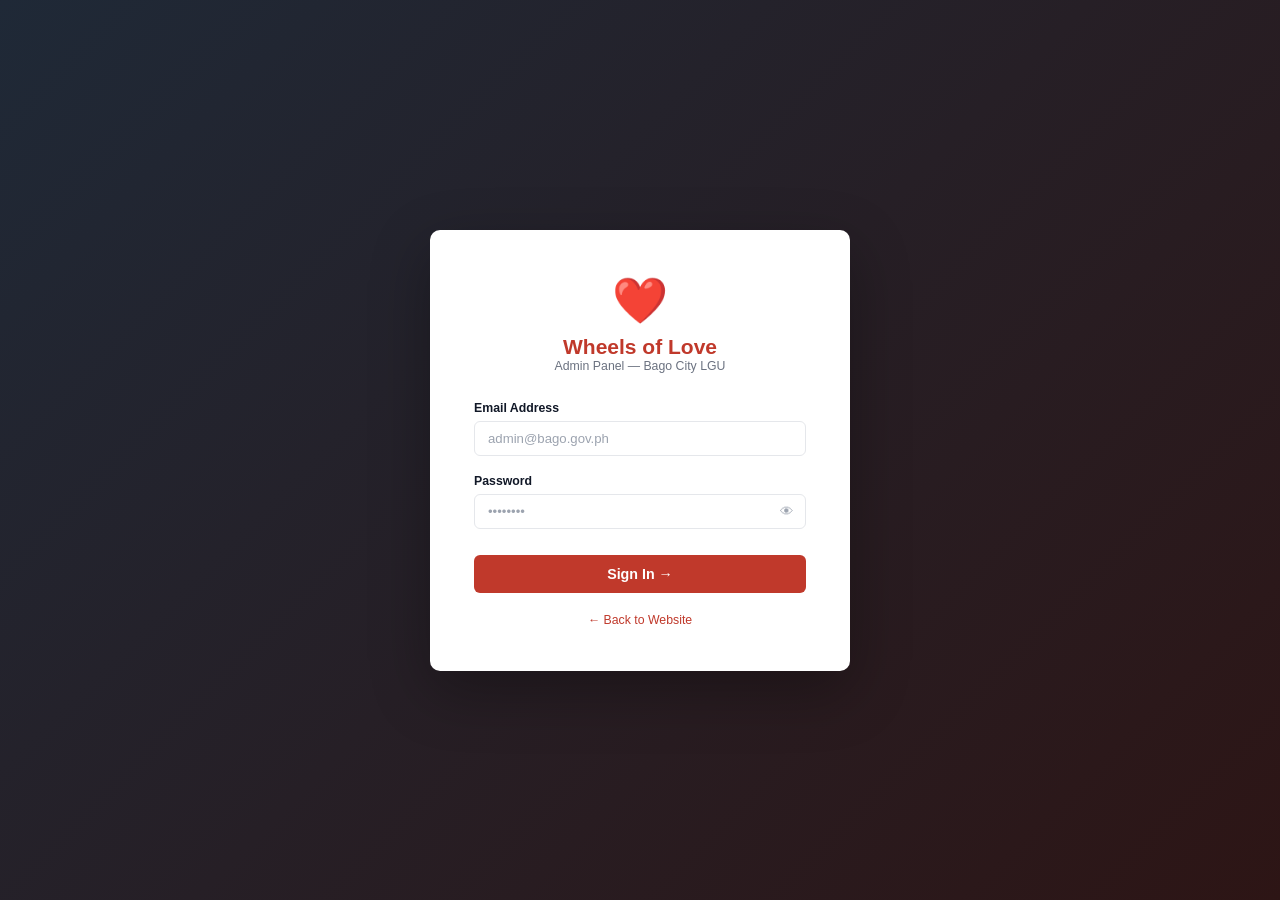
==== admin/index.html @ 73d79d6c "Initial commit: Smile Bright Bago website" ====
﻿<!DOCTYPE html>
<html lang="en">
<head>
  <meta charset="UTF-8">
  <meta name="viewport" content="width=device-width, initial-scale=1.0">
  <title>Admin Login | Wheels of Love</title>
  <link rel="stylesheet" href="../assets/css/admin.css">
  <link rel="icon" href="../assets/images/bago-city-logo.png" type="image/png">
</head>
<body>
<div class="login-page">
  <div class="login-card">
    <div class="login-logo">
      <div class="logo-icon">❤️</div>
      <h1>Wheels of Love</h1>
      <p>Admin Panel — Bago City LGU</p>
    </div>
    <div class="login-error" id="loginError" role="alert"></div>
    <form id="loginForm" novalidate>
      <div class="form-group">
        <label class="form-label" for="email">Email Address</label>
        <input type="email" id="email" name="email" class="form-input"
               placeholder="admin@bago.gov.ph" required autocomplete="email">
      </div>
      <div class="form-group">
        <label class="form-label" for="password">Password</label>
        <div style="position:relative">
          <input type="password" id="password" name="password" class="form-input"
                 placeholder="••••••••" required autocomplete="current-password"
                 style="padding-right:44px">
          <button type="button" id="togglePw"
                  style="position:absolute;right:12px;top:50%;transform:translateY(-50%);background:none;border:none;color:var(--gray-400);font-size:.9rem;cursor:pointer"
                  aria-label="Toggle password visibility">👁</button>
        </div>
      </div>
      <button type="submit" class="btn-admin btn-admin-primary"
              style="width:100%;justify-content:center;padding:11px;font-size:.95rem;margin-top:8px">
        Sign In →
      </button>
    </form>
    <p style="text-align:center;margin-top:20px;font-size:.82rem;color:var(--text-muted)">
      <a href="../index.html" style="color:var(--red-main)">← Back to Website</a>
    </p>
  </div>
</div>
<script src="../assets/js/admin.js"></script>
<script>
  // Redirect if already logged in
  if (localStorage.getItem('hw_admin_token')) window.location.href = '/admin/dashboard.html';

  // Toggle password visibility
  document.getElementById('togglePw').addEventListener('click', function() {
    const pw = document.getElementById('password');
    pw.type = pw.type === 'password' ? 'text' : 'password';
    this.textContent = pw.type === 'password' ? '👁' : '🙈';
  });
</script>
</body>
</html>
---- assets/css/admin.css ----
/* ============================================================
   Heart Warriors - Admin Panel Stylesheet
   ============================================================ */

:root {
  --sidebar-w: 260px;
  --header-h: 64px;
  --red-dark: #9b1c1c;
  --red-main: #c0392b;
  --red-light: #e74c3c;
  --red-pale: #fdecea;
  --white: #ffffff;
  --gray-50: #f9fafb;
  --gray-100: #f3f4f6;
  --gray-200: #e5e7eb;
  --gray-400: #9ca3af;
  --gray-600: #6b7280;
  --gray-800: #1f2937;
  --text-dark: #111827;
  --text-muted: #6b7280;
  --green: #10b981;
  --blue: #3b82f6;
  --yellow: #f59e0b;
  --shadow-sm: 0 1px 3px rgba(0,0,0,.1);
  --shadow-md: 0 4px 16px rgba(0,0,0,.12);
  --radius-sm: 6px;
  --radius-md: 10px;
  --transition: all .25s ease;
  --font: 'Segoe UI', Arial, sans-serif;
}

*, *::before, *::after { box-sizing: border-box; margin: 0; padding: 0; }
html { font-size: 15px; }
body { font-family: var(--font); background: var(--gray-50); color: var(--text-dark); }
a { text-decoration: none; color: inherit; }
img { max-width: 100%; display: block; }
button { cursor: pointer; font-family: var(--font); }
input, textarea, select { font-family: var(--font); }

/* ---------- Layout ---------- */
.admin-layout { display: flex; min-height: 100vh; }

/* ---------- Sidebar ---------- */
.sidebar {
  width: var(--sidebar-w); background: var(--gray-800);
  display: flex; flex-direction: column;
  position: fixed; top: 0; left: 0; bottom: 0;
  z-index: 100; transition: transform .3s ease;
  overflow-y: auto;
}
.sidebar-header {
  padding: 20px; border-bottom: 1px solid rgba(255,255,255,.08);
  display: flex; align-items: center; gap: 12px;
}
.sidebar-logo { width: 40px; height: 40px; border-radius: 50%; object-fit: cover; background: var(--red-main); display: flex; align-items: center; justify-content: center; font-size: 1.2rem; color: #fff; flex-shrink: 0; }
.sidebar-brand { color: var(--white); }
.sidebar-brand .name { font-size: 1rem; font-weight: 700; line-height: 1.1; }
.sidebar-brand .sub { font-size: .7rem; color: rgba(255,255,255,.5); }
.sidebar-nav { flex: 1; padding: 16px 0; }
.nav-section-label {
  font-size: .65rem; font-weight: 700; text-transform: uppercase;
  letter-spacing: 1.5px; color: rgba(255,255,255,.35);
  padding: 12px 20px 6px;
}
.sidebar-link {
  display: flex; align-items: center; gap: 12px;
  padding: 10px 20px; color: rgba(255,255,255,.65);
  font-size: .88rem; font-weight: 500; transition: var(--transition);
  border-left: 3px solid transparent; position: relative;
}
.sidebar-link:hover { color: var(--white); background: rgba(255,255,255,.06); }
.sidebar-link.active {
  color: var(--white); background: rgba(192,57,43,.25);
  border-left-color: var(--red-light);
}
.sidebar-link .icon { font-size: 1rem; width: 20px; text-align: center; }
.sidebar-link .badge {
  margin-left: auto; background: var(--red-main); color: #fff;
  font-size: .65rem; font-weight: 700; padding: 2px 7px; border-radius: 50px;
}
.sidebar-footer {
  padding: 16px 20px; border-top: 1px solid rgba(255,255,255,.08);
}
.sidebar-user { display: flex; align-items: center; gap: 10px; }
.sidebar-avatar {
  width: 34px; height: 34px; border-radius: 50%;
  background: var(--red-main); color: #fff;
  display: flex; align-items: center; justify-content: center; font-size: .9rem; font-weight: 700;
}
.sidebar-user-info .user-name { font-size: .85rem; font-weight: 600; color: var(--white); }
.sidebar-user-info .user-role { font-size: .7rem; color: rgba(255,255,255,.45); }
.sidebar-logout {
  margin-left: auto; background: none; border: none;
  color: rgba(255,255,255,.4); font-size: 1rem; transition: var(--transition);
}
.sidebar-logout:hover { color: var(--red-light); }

/* ---------- Main Content ---------- */
.admin-main { margin-left: var(--sidebar-w); flex: 1; display: flex; flex-direction: column; min-height: 100vh; }

/* ---------- Top Header ---------- */
.admin-header {
  height: var(--header-h); background: var(--white);
  border-bottom: 1px solid var(--gray-200);
  display: flex; align-items: center; justify-content: space-between;
  padding: 0 28px; position: sticky; top: 0; z-index: 50;
  box-shadow: var(--shadow-sm);
}
.admin-header-left { display: flex; align-items: center; gap: 16px; }
.page-title { font-size: 1.1rem; font-weight: 700; color: var(--text-dark); }
.breadcrumb-admin { font-size: .8rem; color: var(--text-muted); display: flex; align-items: center; gap: 6px; }
.admin-header-right { display: flex; align-items: center; gap: 12px; }
.header-btn {
  width: 36px; height: 36px; border-radius: var(--radius-sm);
  background: var(--gray-100); border: none; color: var(--text-muted);
  display: flex; align-items: center; justify-content: center;
  font-size: .95rem; transition: var(--transition); position: relative;
}
.header-btn:hover { background: var(--gray-200); color: var(--text-dark); }
.header-btn .notif-dot {
  position: absolute; top: 6px; right: 6px;
  width: 8px; height: 8px; border-radius: 50%;
  background: var(--red-main); border: 2px solid var(--white);
}

/* ---------- Content Area ---------- */
.admin-content { flex: 1; padding: 28px; }

/* ---------- Stats Cards ---------- */
.stats-row { display: grid; grid-template-columns: repeat(4, 1fr); gap: 20px; margin-bottom: 28px; }
.stat-card {
  background: var(--white); border-radius: var(--radius-md);
  padding: 22px; box-shadow: var(--shadow-sm);
  display: flex; align-items: center; gap: 16px;
  transition: var(--transition);
}
.stat-card:hover { box-shadow: var(--shadow-md); transform: translateY(-2px); }
.stat-icon {
  width: 52px; height: 52px; border-radius: var(--radius-md);
  display: flex; align-items: center; justify-content: center;
  font-size: 1.4rem; flex-shrink: 0;
}
.stat-icon.red { background: var(--red-pale); color: var(--red-main); }
.stat-icon.green { background: #d1fae5; color: var(--green); }
.stat-icon.blue { background: #dbeafe; color: var(--blue); }
.stat-icon.yellow { background: #fef3c7; color: var(--yellow); }
.stat-info .stat-num { font-size: 1.7rem; font-weight: 800; color: var(--text-dark); line-height: 1; }
.stat-info .stat-label { font-size: .8rem; color: var(--text-muted); margin-top: 3px; }
.stat-info .stat-change { font-size: .75rem; margin-top: 4px; }
.stat-change.up { color: var(--green); }
.stat-change.down { color: var(--red-main); }

/* ---------- Admin Cards ---------- */
.admin-card {
  background: var(--white); border-radius: var(--radius-md);
  box-shadow: var(--shadow-sm); overflow: hidden; margin-bottom: 24px;
}
.admin-card-header {
  padding: 18px 22px; border-bottom: 1px solid var(--gray-200);
  display: flex; align-items: center; justify-content: space-between;
}
.admin-card-header h3 { font-size: .95rem; font-weight: 700; color: var(--text-dark); }
.admin-card-body { padding: 22px; }

/* ---------- Table ---------- */
.table-wrap { overflow-x: auto; }
table { width: 100%; border-collapse: collapse; }
thead th {
  padding: 10px 14px; text-align: left; font-size: .75rem;
  font-weight: 700; text-transform: uppercase; letter-spacing: .8px;
  color: var(--text-muted); background: var(--gray-50);
  border-bottom: 1px solid var(--gray-200);
}
tbody td { padding: 12px 14px; font-size: .88rem; border-bottom: 1px solid var(--gray-100); vertical-align: middle; }
tbody tr:last-child td { border-bottom: none; }
tbody tr:hover { background: var(--gray-50); }
.table-img { width: 44px; height: 44px; border-radius: var(--radius-sm); object-fit: cover; background: var(--gray-100); }
.table-title { font-weight: 600; color: var(--text-dark); }
.table-sub { font-size: .78rem; color: var(--text-muted); margin-top: 2px; }

/* ---------- Badges / Status ---------- */
.badge {
  display: inline-flex; align-items: center; gap: 4px;
  padding: 3px 10px; border-radius: 50px; font-size: .72rem; font-weight: 700;
}
.badge-published { background: #d1fae5; color: #065f46; }
.badge-draft { background: #fef3c7; color: #92400e; }
.badge-archived { background: var(--gray-100); color: var(--gray-600); }
.badge-image { background: #dbeafe; color: #1e40af; }
.badge-video { background: #ede9fe; color: #5b21b6; }

/* ---------- Admin Buttons ---------- */
.btn-admin {
  display: inline-flex; align-items: center; gap: 6px;
  padding: 8px 16px; border-radius: var(--radius-sm);
  font-size: .83rem; font-weight: 600; border: none; transition: var(--transition);
}
.btn-admin-primary { background: var(--red-main); color: var(--white); }
.btn-admin-primary:hover { background: var(--red-dark); }
.btn-admin-secondary { background: var(--gray-100); color: var(--text-dark); }
.btn-admin-secondary:hover { background: var(--gray-200); }
.btn-admin-danger { background: #fee2e2; color: #991b1b; }
.btn-admin-danger:hover { background: #fecaca; }
.btn-admin-success { background: #d1fae5; color: #065f46; }
.btn-admin-success:hover { background: #a7f3d0; }
.btn-icon { width: 32px; height: 32px; padding: 0; justify-content: center; border-radius: var(--radius-sm); }

/* ---------- Forms ---------- */
.form-group { margin-bottom: 18px; }
.form-label { display: block; font-size: .82rem; font-weight: 600; color: var(--text-dark); margin-bottom: 6px; }
.form-input {
  width: 100%; padding: 9px 13px; border: 1.5px solid var(--gray-200);
  border-radius: var(--radius-sm); font-size: .88rem; color: var(--text-dark);
  background: var(--white); transition: var(--transition);
}
.form-input:focus { outline: none; border-color: var(--red-main); box-shadow: 0 0 0 3px rgba(192,57,43,.08); }
.form-input::placeholder { color: var(--gray-400); }
textarea.form-input { resize: vertical; min-height: 120px; }
.form-select { appearance: none; background-image: url("data:image/svg+xml,%3Csvg xmlns='http://www.w3.org/2000/svg' width='12' height='12' viewBox='0 0 12 12'%3E%3Cpath fill='%236b7280' d='M6 8L1 3h10z'/%3E%3C/svg%3E"); background-repeat: no-repeat; background-position: right 12px center; padding-right: 36px; }
.form-row { display: grid; grid-template-columns: 1fr 1fr; gap: 16px; }
.form-hint { font-size: .75rem; color: var(--text-muted); margin-top: 4px; }

/* ---------- Upload Zone ---------- */
.upload-zone {
  border: 2px dashed var(--gray-200); border-radius: var(--radius-md);
  padding: 40px; text-align: center; cursor: pointer;
  transition: var(--transition); background: var(--gray-50);
}
.upload-zone:hover, .upload-zone.dragover {
  border-color: var(--red-main); background: var(--red-pale);
}
.upload-icon { font-size: 2.5rem; margin-bottom: 12px; color: var(--gray-400); }
.upload-zone h4 { font-size: .95rem; font-weight: 600; margin-bottom: 6px; }
.upload-zone p { font-size: .82rem; color: var(--text-muted); }
.upload-preview { display: grid; grid-template-columns: repeat(4, 1fr); gap: 10px; margin-top: 16px; }
.preview-item { position: relative; aspect-ratio: 1; border-radius: var(--radius-sm); overflow: hidden; }
.preview-item img { width: 100%; height: 100%; object-fit: cover; }
.preview-remove {
  position: absolute; top: 4px; right: 4px;
  width: 22px; height: 22px; border-radius: 50%;
  background: rgba(0,0,0,.6); color: #fff; border: none;
  font-size: .7rem; display: flex; align-items: center; justify-content: center;
}

/* ---------- Modal ---------- */
.modal-overlay {
  position: fixed; inset: 0; background: rgba(0,0,0,.5);
  z-index: 200; display: flex; align-items: center; justify-content: center;
  opacity: 0; pointer-events: none; transition: opacity .25s ease;
}
.modal-overlay.open { opacity: 1; pointer-events: all; }
.modal {
  background: var(--white); border-radius: var(--radius-md);
  width: 90%; max-width: 560px; max-height: 90vh; overflow-y: auto;
  box-shadow: var(--shadow-md); transform: scale(.95); transition: transform .25s ease;
}
.modal-overlay.open .modal { transform: scale(1); }
.modal-header {
  padding: 18px 22px; border-bottom: 1px solid var(--gray-200);
  display: flex; align-items: center; justify-content: space-between;
}
.modal-header h3 { font-size: 1rem; font-weight: 700; }
.modal-close { background: none; border: none; font-size: 1.2rem; color: var(--text-muted); }
.modal-body { padding: 22px; }
.modal-footer { padding: 16px 22px; border-top: 1px solid var(--gray-200); display: flex; justify-content: flex-end; gap: 10px; }

/* ---------- Login Page ---------- */
.login-page {
  min-height: 100vh; display: flex; align-items: center; justify-content: center;
  background: linear-gradient(135deg, var(--gray-800) 0%, #2d1515 100%);
}
.login-card {
  background: var(--white); border-radius: var(--radius-md);
  padding: 44px; width: 100%; max-width: 420px;
  box-shadow: 0 20px 60px rgba(0,0,0,.3);
}
.login-logo { text-align: center; margin-bottom: 28px; }
.login-logo .logo-icon { font-size: 3rem; margin-bottom: 8px; }
.login-logo h1 { font-size: 1.4rem; font-weight: 800; color: var(--red-main); }
.login-logo p { font-size: .82rem; color: var(--text-muted); }
.login-error {
  background: #fee2e2; color: #991b1b; border-radius: var(--radius-sm);
  padding: 10px 14px; font-size: .85rem; margin-bottom: 16px; display: none;
}

/* ---------- Responsive Admin ---------- */
@media (max-width: 1024px) {
  .stats-row { grid-template-columns: repeat(2, 1fr); }
}
@media (max-width: 768px) {
  .sidebar { transform: translateX(-100%); }
  .sidebar.open { transform: translateX(0); }
  .admin-main { margin-left: 0; }
  .stats-row { grid-template-columns: repeat(2, 1fr); }
  .form-row { grid-template-columns: 1fr; }
  .upload-preview { grid-template-columns: repeat(3, 1fr); }
}
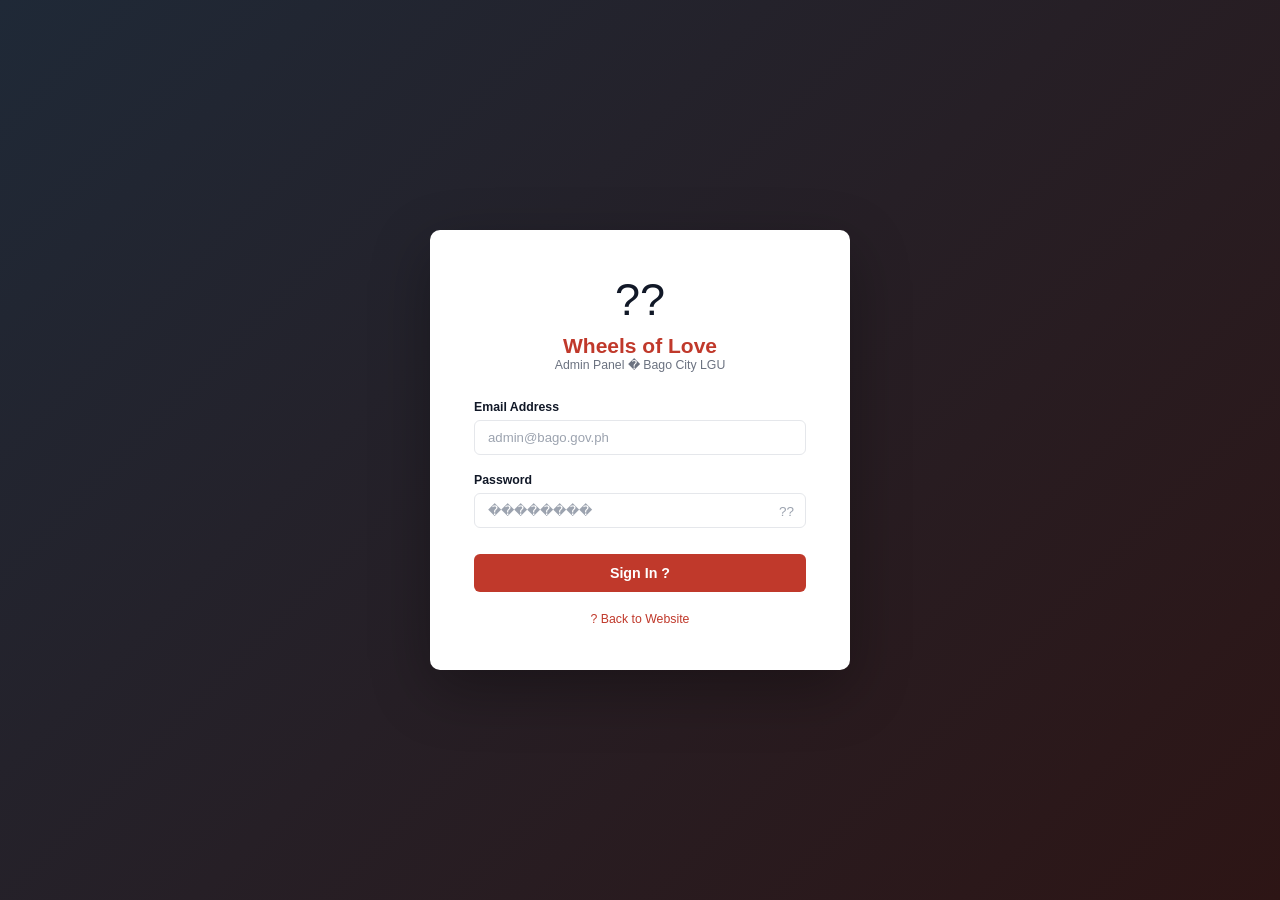
==== commit 3fdad085: "Fix admin branding: rename Heart Warriors to Smile Bright Bago, fix storage bucket" ====
--- a/admin/index.html
+++ b/admin/index.html
@@ -1,4 +1,4 @@
-﻿<!DOCTYPE html>
+<!DOCTYPE html>
 <html lang="en">
 <head>
   <meta charset="UTF-8">
@@ -11,9 +11,9 @@
 <div class="login-page">
   <div class="login-card">
     <div class="login-logo">
-      <div class="logo-icon">❤️</div>
+      <div class="logo-icon">??</div>
       <h1>Wheels of Love</h1>
-      <p>Admin Panel — Bago City LGU</p>
+      <p>Admin Panel � Bago City LGU</p>
     </div>
     <div class="login-error" id="loginError" role="alert"></div>
     <form id="loginForm" novalidate>
@@ -26,20 +26,20 @@
         <label class="form-label" for="password">Password</label>
         <div style="position:relative">
           <input type="password" id="password" name="password" class="form-input"
-                 placeholder="••••••••" required autocomplete="current-password"
+                 placeholder="��������" required autocomplete="current-password"
                  style="padding-right:44px">
           <button type="button" id="togglePw"
                   style="position:absolute;right:12px;top:50%;transform:translateY(-50%);background:none;border:none;color:var(--gray-400);font-size:.9rem;cursor:pointer"
-                  aria-label="Toggle password visibility">👁</button>
+                  aria-label="Toggle password visibility">??</button>
         </div>
       </div>
       <button type="submit" class="btn-admin btn-admin-primary"
               style="width:100%;justify-content:center;padding:11px;font-size:.95rem;margin-top:8px">
-        Sign In →
+        Sign In ?
       </button>
     </form>
     <p style="text-align:center;margin-top:20px;font-size:.82rem;color:var(--text-muted)">
-      <a href="../index.html" style="color:var(--red-main)">← Back to Website</a>
+      <a href="../index.html" style="color:var(--red-main)">? Back to Website</a>
     </p>
   </div>
 </div>
@@ -52,7 +52,7 @@
   document.getElementById('togglePw').addEventListener('click', function() {
     const pw = document.getElementById('password');
     pw.type = pw.type === 'password' ? 'text' : 'password';
-    this.textContent = pw.type === 'password' ? '👁' : '🙈';
+    this.textContent = pw.type === 'password' ? '??' : '??';
   });
 </script>
 </body>
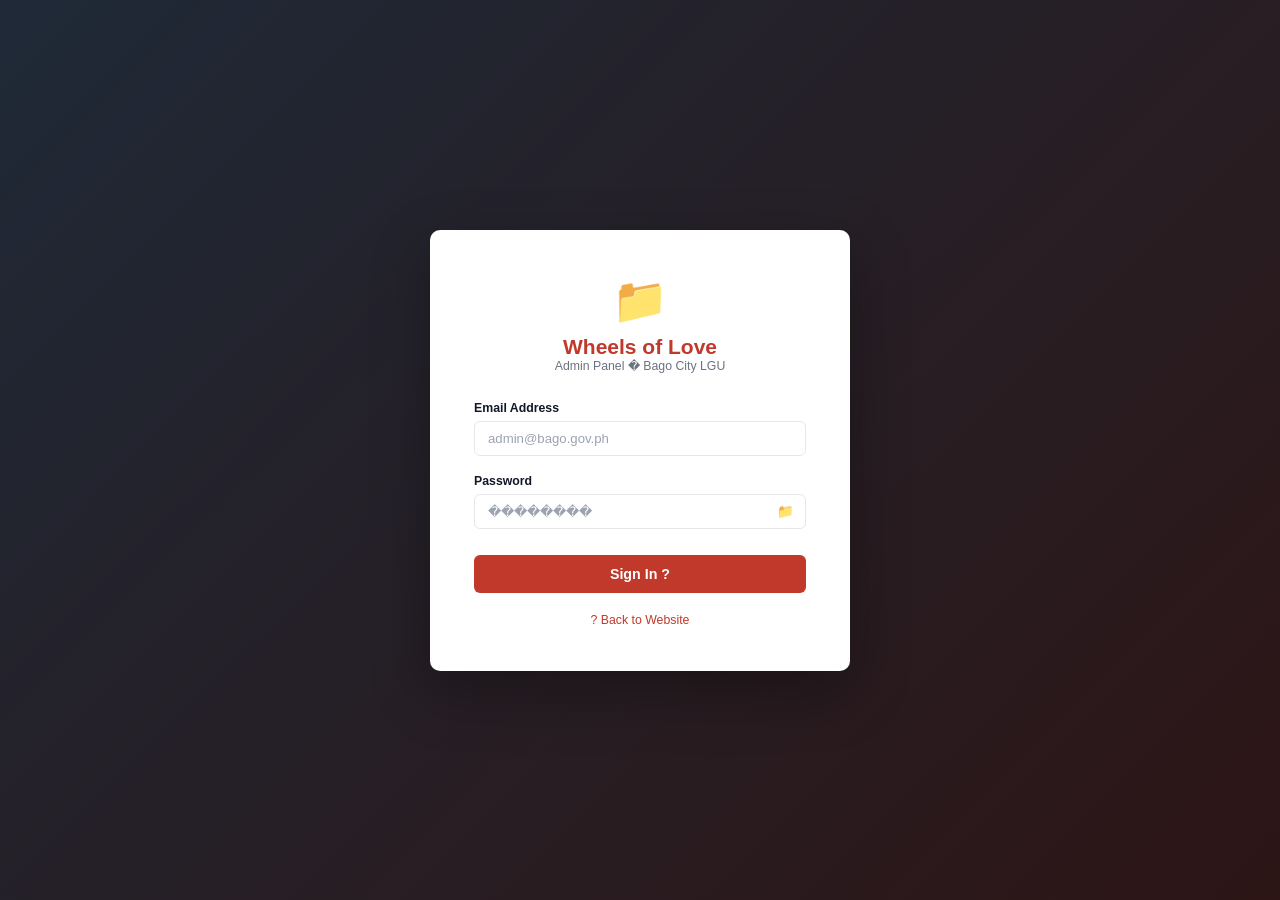
==== commit 18819b02: "Fix corrupted emoji icons in admin panel" ====
--- a/admin/index.html
+++ b/admin/index.html
@@ -1,4 +1,4 @@
-<!DOCTYPE html>
+﻿<!DOCTYPE html>
 <html lang="en">
 <head>
   <meta charset="UTF-8">
@@ -11,7 +11,7 @@
 <div class="login-page">
   <div class="login-card">
     <div class="login-logo">
-      <div class="logo-icon">??</div>
+      <div class="logo-icon">&#128193;</div>
       <h1>Wheels of Love</h1>
       <p>Admin Panel � Bago City LGU</p>
     </div>
@@ -30,7 +30,7 @@
                  style="padding-right:44px">
           <button type="button" id="togglePw"
                   style="position:absolute;right:12px;top:50%;transform:translateY(-50%);background:none;border:none;color:var(--gray-400);font-size:.9rem;cursor:pointer"
-                  aria-label="Toggle password visibility">??</button>
+                  aria-label="Toggle password visibility">&#128193;</button>
         </div>
       </div>
       <button type="submit" class="btn-admin btn-admin-primary"
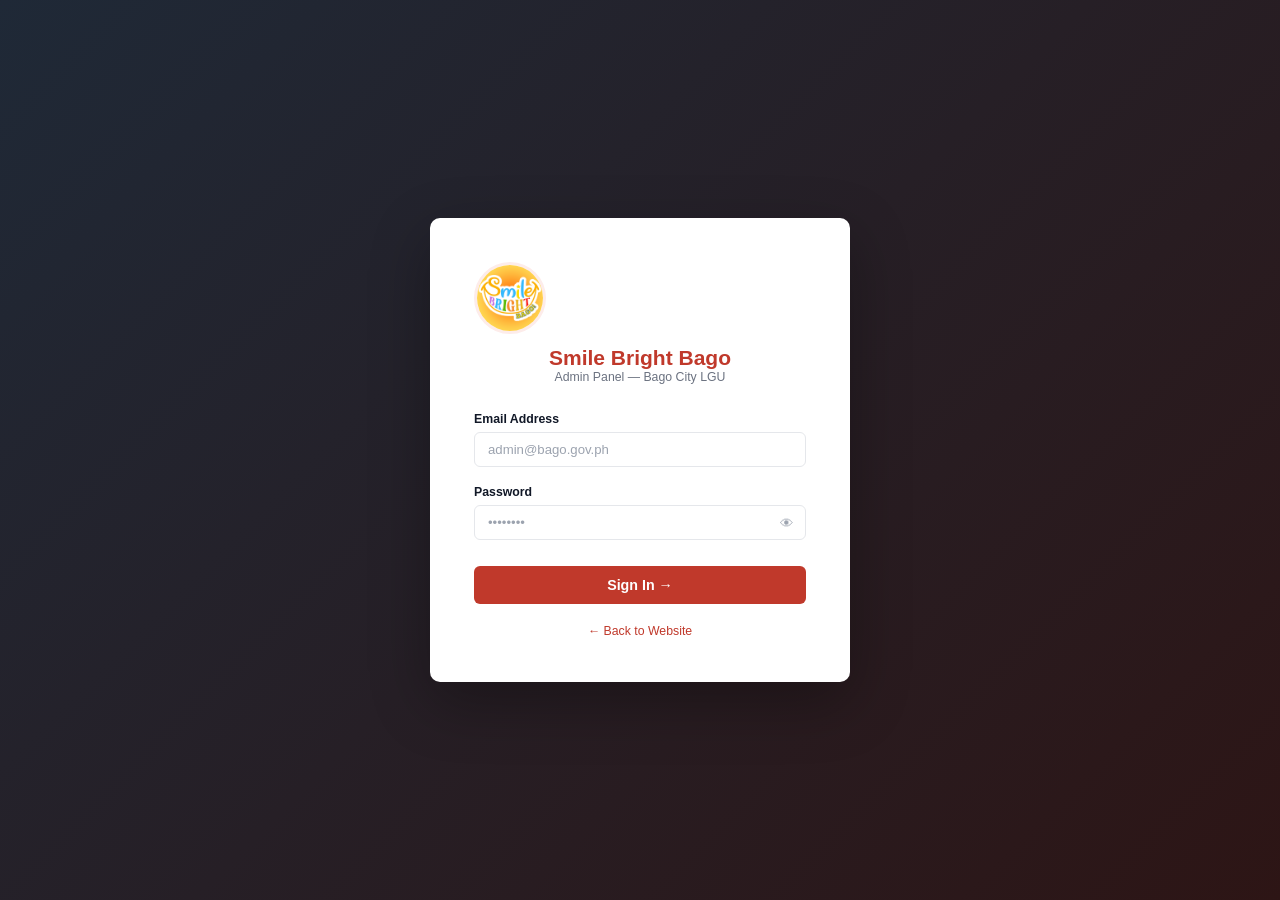
==== commit 033f26e4: "Fix admin: use Smile Bright logo, fix login page, fix all sidebar branding" ====
--- a/admin/index.html
+++ b/admin/index.html
@@ -3,17 +3,18 @@
 <head>
   <meta charset="UTF-8">
   <meta name="viewport" content="width=device-width, initial-scale=1.0">
-  <title>Admin Login | Wheels of Love</title>
+  <title>Admin Login | Smile Bright Bago</title>
   <link rel="stylesheet" href="../assets/css/admin.css">
-  <link rel="icon" href="../assets/images/bago-city-logo.png" type="image/png">
+  <link rel="icon" href="../assets/images/logo.png" type="image/png">
 </head>
 <body>
 <div class="login-page">
   <div class="login-card">
     <div class="login-logo">
-      <div class="logo-icon">&#128193;</div>
-      <h1>Wheels of Love</h1>
-      <p>Admin Panel � Bago City LGU</p>
+      <img src="../assets/images/logo.png" alt="Smile Bright Bago"
+           style="width:72px;height:72px;border-radius:50%;object-fit:cover;margin-bottom:12px;border:3px solid var(--red-pale)">
+      <h1>Smile Bright Bago</h1>
+      <p>Admin Panel &mdash; Bago City LGU</p>
     </div>
     <div class="login-error" id="loginError" role="alert"></div>
     <form id="loginForm" novalidate>
@@ -26,20 +27,20 @@
         <label class="form-label" for="password">Password</label>
         <div style="position:relative">
           <input type="password" id="password" name="password" class="form-input"
-                 placeholder="��������" required autocomplete="current-password"
+                 placeholder="&bull;&bull;&bull;&bull;&bull;&bull;&bull;&bull;" required autocomplete="current-password"
                  style="padding-right:44px">
           <button type="button" id="togglePw"
                   style="position:absolute;right:12px;top:50%;transform:translateY(-50%);background:none;border:none;color:var(--gray-400);font-size:.9rem;cursor:pointer"
-                  aria-label="Toggle password visibility">&#128193;</button>
+                  aria-label="Toggle password visibility">&#128065;</button>
         </div>
       </div>
       <button type="submit" class="btn-admin btn-admin-primary"
               style="width:100%;justify-content:center;padding:11px;font-size:.95rem;margin-top:8px">
-        Sign In ?
+        Sign In &#8594;
       </button>
     </form>
     <p style="text-align:center;margin-top:20px;font-size:.82rem;color:var(--text-muted)">
-      <a href="../index.html" style="color:var(--red-main)">? Back to Website</a>
+      <a href="../index.html" style="color:var(--red-main)">&#8592; Back to Website</a>
     </p>
   </div>
 </div>
@@ -52,7 +53,7 @@
   document.getElementById('togglePw').addEventListener('click', function() {
     const pw = document.getElementById('password');
     pw.type = pw.type === 'password' ? 'text' : 'password';
-    this.textContent = pw.type === 'password' ? '??' : '??';
+    this.innerHTML = pw.type === 'password' ? '&#128065;' : '&#128064;';
   });
 </script>
 </body>
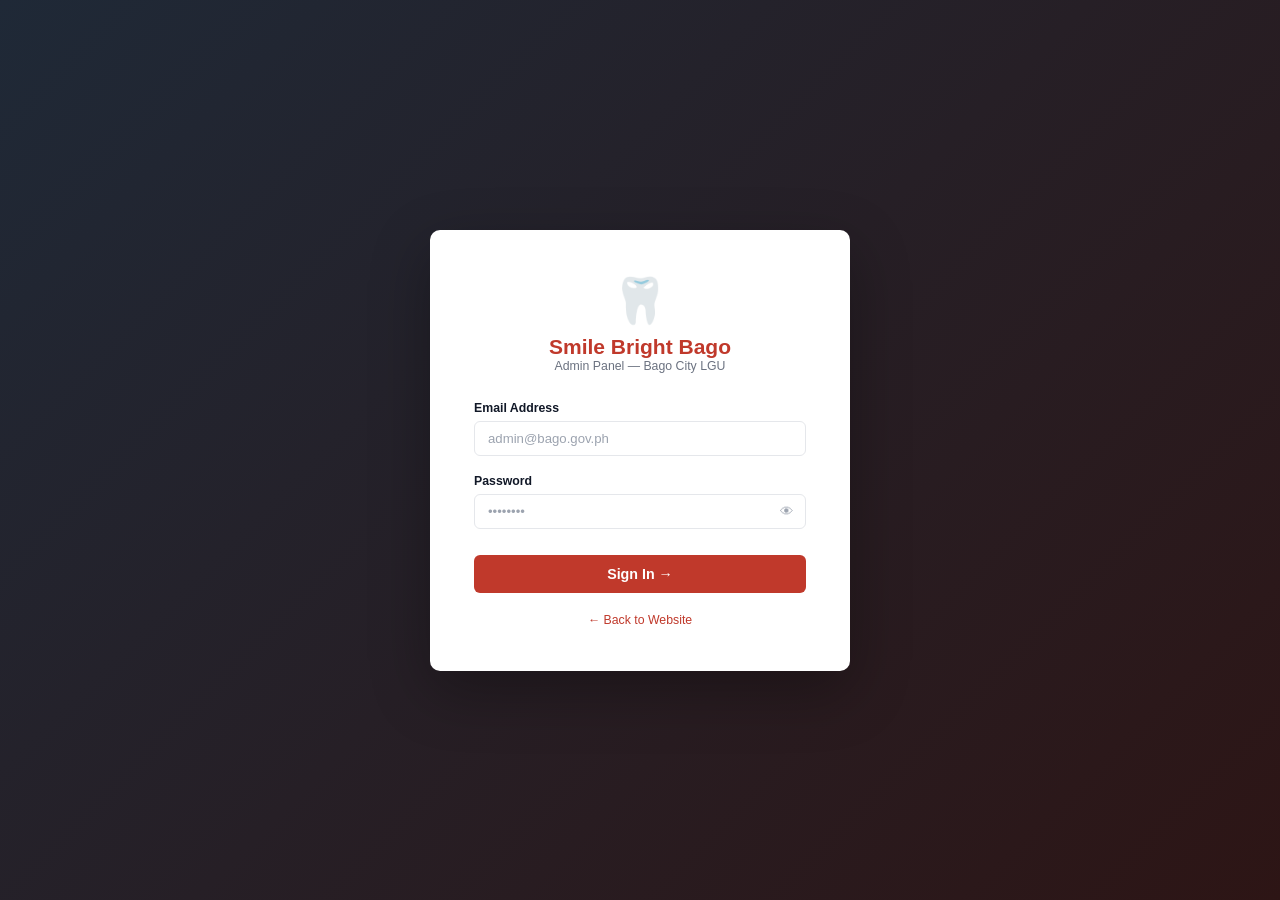
==== commit 21eb4952: "Security: audit logging, bot protection on login, honeypot, session watcher, HTML sanitizer export" ====
--- a/admin/index.html
+++ b/admin/index.html
@@ -5,19 +5,29 @@
   <meta name="viewport" content="width=device-width, initial-scale=1.0">
   <title>Admin Login | Smile Bright Bago</title>
   <link rel="stylesheet" href="../assets/css/admin.css">
-  <link rel="icon" href="../assets/images/logo.png" type="image/png">
+  <link rel="icon" href="../assets/images/bago-city-logo.png" type="image/png">
+  <style>
+    /* Honeypot field — hidden from real users, visible to bots */
+    .hp-field { opacity: 0; position: absolute; top: 0; left: 0; height: 0; width: 0; z-index: -1; }
+  </style>
 </head>
 <body>
 <div class="login-page">
   <div class="login-card">
     <div class="login-logo">
-      <img src="../assets/images/logo.png" alt="Smile Bright Bago"
-           style="width:72px;height:72px;border-radius:50%;object-fit:cover;margin-bottom:12px;border:3px solid var(--red-pale)">
+      <div class="logo-icon" aria-hidden="true">🦷</div>
       <h1>Smile Bright Bago</h1>
-      <p>Admin Panel &mdash; Bago City LGU</p>
+      <p>Admin Panel — Bago City LGU</p>
     </div>
-    <div class="login-error" id="loginError" role="alert"></div>
-    <form id="loginForm" novalidate>
+    <div class="login-error" id="loginError" role="alert" aria-live="assertive"></div>
+    <form id="loginForm" novalidate autocomplete="on" data-bot-protected="true">
+
+      <!-- Honeypot — bots fill this, humans don't see it -->
+      <div class="hp-field" aria-hidden="true">
+        <label for="website">Website</label>
+        <input type="text" id="website" name="website" tabindex="-1" autocomplete="off">
+      </div>
+
       <div class="form-group">
         <label class="form-label" for="email">Email Address</label>
         <input type="email" id="email" name="email" class="form-input"
@@ -27,34 +37,73 @@
         <label class="form-label" for="password">Password</label>
         <div style="position:relative">
           <input type="password" id="password" name="password" class="form-input"
-                 placeholder="&bull;&bull;&bull;&bull;&bull;&bull;&bull;&bull;" required autocomplete="current-password"
+                 placeholder="••••••••" required autocomplete="current-password"
                  style="padding-right:44px">
           <button type="button" id="togglePw"
                   style="position:absolute;right:12px;top:50%;transform:translateY(-50%);background:none;border:none;color:var(--gray-400);font-size:.9rem;cursor:pointer"
-                  aria-label="Toggle password visibility">&#128065;</button>
+                  aria-label="Toggle password visibility">👁</button>
         </div>
       </div>
-      <button type="submit" class="btn-admin btn-admin-primary"
+      <button type="submit" id="submitBtn" class="btn-admin btn-admin-primary"
               style="width:100%;justify-content:center;padding:11px;font-size:.95rem;margin-top:8px">
-        Sign In &#8594;
+        Sign In →
       </button>
     </form>
     <p style="text-align:center;margin-top:20px;font-size:.82rem;color:var(--text-muted)">
-      <a href="../index.html" style="color:var(--red-main)">&#8592; Back to Website</a>
+      <a href="../index.html" style="color:var(--red-main)">← Back to Website</a>
     </p>
   </div>
 </div>
 <script src="../assets/js/admin.js"></script>
 <script>
-  // Redirect if already logged in
-  if (localStorage.getItem('hw_admin_token')) window.location.href = '/admin/dashboard.html';
+  // Redirect if already logged in and token not expired
+  const existingToken = localStorage.getItem('hw_admin_token');
+  if (existingToken && !isTokenExpired(existingToken)) {
+    window.location.href = '/admin/dashboard.html';
+  }
 
   // Toggle password visibility
   document.getElementById('togglePw').addEventListener('click', function() {
     const pw = document.getElementById('password');
     pw.type = pw.type === 'password' ? 'text' : 'password';
-    this.innerHTML = pw.type === 'password' ? '&#128065;' : '&#128064;';
+    this.setAttribute('aria-label', pw.type === 'password' ? 'Show password' : 'Hide password');
+    this.textContent = pw.type === 'password' ? '👁' : '🙈';
   });
+
+  // Record page load time for timing check
+  const _pageLoadTime = Date.now();
+
+  // Override the login form submit to add bot protection
+  const loginForm = document.getElementById('loginForm');
+  if (loginForm) {
+    loginForm.addEventListener('submit', function(e) {
+      e.preventDefault();
+
+      const errEl = document.getElementById('loginError');
+      errEl.textContent = '';
+
+      // 1. Honeypot check — if filled, it's a bot
+      const honeypot = document.getElementById('website').value;
+      if (honeypot) {
+        // Silently fail — don't tell the bot it was caught
+        setTimeout(() => {
+          errEl.textContent = 'Invalid email or password.';
+        }, 1500);
+        return;
+      }
+
+      // 2. Timing check — real humans take at least 3 seconds to fill a form
+      const elapsed = Date.now() - _pageLoadTime;
+      if (elapsed < 3000) {
+        errEl.textContent = 'Invalid email or password.';
+        return;
+      }
+
+      // 3. Proceed with normal login (handled by admin.js loginForm listener)
+      // Re-trigger the original submit handler in admin.js
+      handleAdminLogin(e);
+    }, { once: false });
+  }
 </script>
 </body>
 </html>
